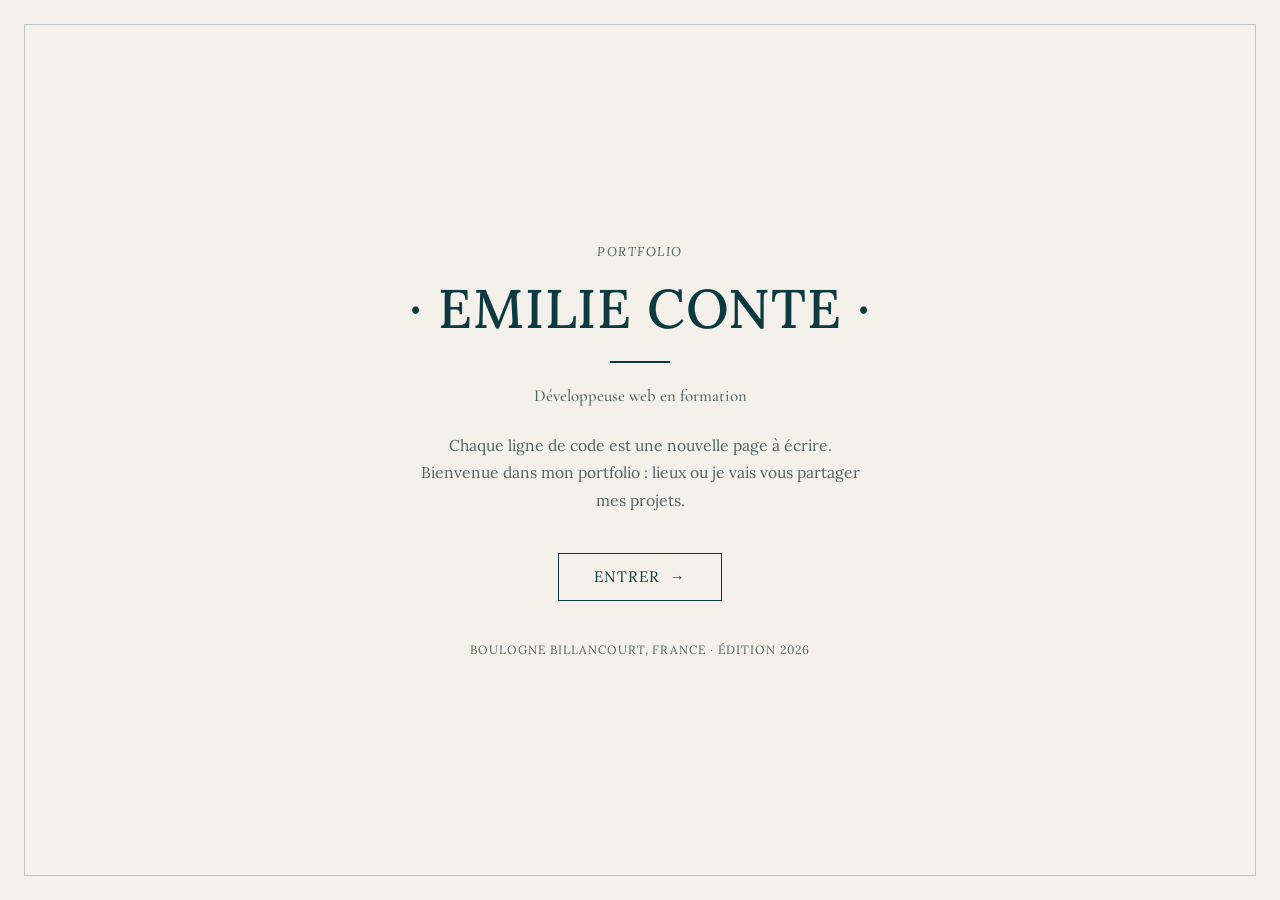
==== index.html @ 1092dd3e "5" ====
<!DOCTYPE html>
<html lang="fr">
<head>
<meta charset="UTF-8">
<meta name="viewport" content="width=device-width, initial-scale=1.0">
<title>Emilie Conte — Développeuse</title>
<link rel="preconnect" href="https://fonts.googleapis.com">
<link rel="preconnect" href="https://fonts.gstatic.com" crossorigin>
<link href="https://fonts.googleapis.com/css2?family=Cormorant+Garamond:ital,wght@0,400;0,500;0,600;0,700;1,400&family=Lora:ital,wght@0,400;0,500;1,400&display=swap" rel="stylesheet">
<link rel="stylesheet" href="style.css">
</head>
<body class="cover-body">

<div class="book-wrapper">

  <!-- PAGE DE COUVERTURE (visible au départ) -->
  <section class="page cover-page" id="coverPage">
    <div class="cover-content">
      <p class="kicker">Portfolio</p>
      <h1 class="masthead">· EMILIE CONTE ·</h1>
      <div class="rule"></div>
      <p class="subtitle">Développeuse web en formation</p>
      <p class="cover-text">
        Chaque ligne de code est une nouvelle page à écrire. <br>
        Bienvenue dans mon portfolio : lieux ou je vais vous partager mes projets.
      </p>
      <button class="enter-btn" id="enterBtn">
        Entrer <span class="arrow">→</span>
      </button>
      <p class="issue-footer">Boulogne Billancourt, France · Édition 2026</p>
    </div>
  </section>

  <!-- PAGE PORTFOLIO (glissée dessous, révélée par la rotation) -->
  <section class="page portfolio-page">
    <iframe src="portfolio.html" class="portfolio-frame" title="Portfolio"></iframe>
  </section>

</div>

<script>
  const enterBtn = document.getElementById('enterBtn');
  const wrapper = document.querySelector('.book-wrapper');
  const isDirectReturn = new URLSearchParams(window.location.search).has('return');

  const playReturnAnimation = () => {
    if (isDirectReturn) {
      wrapper.classList.add('is-returning');
      return;
    }

    if (sessionStorage.getItem('returningToCover') !== '1') {
      return;
    }

    sessionStorage.removeItem('returningToCover');
    wrapper.classList.add('is-open');
    void wrapper.offsetWidth;
    requestAnimationFrame(() => {
      wrapper.classList.remove('is-open');
    });
  };

  playReturnAnimation();
  window.addEventListener('pageshow', playReturnAnimation);

  enterBtn.addEventListener('click', () => {
    wrapper.classList.add('is-open');
    sessionStorage.setItem('returningToCover', '1');
    setTimeout(() => {
      window.location.href = 'portfolio.html';
    }, 950);
  });
</script>

</body>
</html>
---- style.css ----
/* ============================================
   PORTFOLIO — STYLE "JOURNAL ÉPURÉ"
   Palette : papier crème, encre anthracite, bleu nuit
   ============================================ */

:root {
  --paper: #f4f1ea;
  --paper-dark: #ece7db;
  --ink: #0d3a41;
  --ink-soft: #506467;
  --accent: #163f46;
  --rule: #bdc9c6;
  --serif: "Lora", Georgia, serif;
  --body-font: "Lora", Georgia, serif;
}

* {
  margin: 0;
  padding: 0;
  box-sizing: border-box;
}

html, body {
  height: 100%;
}

body {
  background: var(--paper);
  color: var(--ink);
  font-family: var(--body-font);
  -webkit-font-smoothing: antialiased;
}

/* ============================================
   PAGE DE COUVERTURE + EFFET LIVRE PLEIN ÉCRAN
   ============================================ */

.cover-body {
  height: 100vh;
  width: 100vw;
  overflow: hidden;
  background: var(--paper);
  margin: 0;
}

.book-wrapper {
  position: relative;
  width: 100vw;
  height: 100vh;
  perspective: 2400px;
}

.page {
  position: absolute;
  inset: 0;
  width: 100%;
  height: 100%;
  background: var(--paper);
}

.cover-page {
  z-index: 2;
  transform-origin: left center;
  transform-style: preserve-3d;
  transition: transform 0.95s cubic-bezier(0.65, 0, 0.35, 1);
  display: flex;
  align-items: center;
  justify-content: center;
  box-shadow: 4px 0 30px -10px rgba(43, 41, 37, 0.15);
}

.cover-page::after {
  content: "";
  position: absolute;
  inset: 1.5rem;
  border: 1px solid var(--rule);
  pointer-events: none;
}

.portfolio-page {
  z-index: 1;
  overflow: hidden;
}

.portfolio-frame {
  width: 100%;
  height: 100%;
  border: none;
  display: block;
}

.book-wrapper.is-open .cover-page {
  transform: rotateY(-150deg);
  box-shadow: 20px 0 50px -15px rgba(43, 41, 37, 0.4);
}

.book-wrapper.is-returning .cover-page {
  animation: return-cover 0.95s cubic-bezier(0.65, 0, 0.35, 1) forwards;
}

@keyframes return-cover {
  from {
    transform: rotateY(-150deg);
  }
  to {
    transform: rotateY(0);
  }
}

/* Contenu de la couverture */

.cover-content {
  text-align: center;
  padding: 3rem 3rem;
  width: 100%;
  max-width: 560px;
}

.kicker {
  font-family: var(--body-font);
  font-style: italic;
  font-size: 0.8rem;
  letter-spacing: 0.12em;
  text-transform: uppercase;
  color: var(--ink-soft);
  margin-bottom: 1.2rem;
}

.masthead {
  display: block;
  width: 100%;
  font-family: "Lora", Georgia, serif;
  font-weight: 500;
  font-size: clamp(2.2rem, 8vw, 3.4rem);
  letter-spacing: 0.015em;
  color: var(--ink);
  line-height: 1.1;
  text-align: center;
  white-space: nowrap;
}

.rule {
  width: 60px;
  height: 2px;
  background: var(--ink);
  margin: 1.4rem auto;
}

.subtitle {
  font-family: "Cormorant Garamond", Georgia, serif;
  font-style: normal;
  font-weight: 500;
  font-size: 1.05rem;
  color: var(--ink-soft);
  margin-bottom: 1.6rem;
}

.cover-text {
  font-size: 0.98rem;
  line-height: 1.75;
  color: var(--ink-soft);
  margin-bottom: 2.4rem;
}

.enter-btn {
  font-family: var(--body-font);
  font-size: 0.95rem;
  letter-spacing: 0.06em;
  text-transform: uppercase;
  background: transparent;
  border: 1px solid var(--ink);
  color: var(--ink);
  padding: 0.85rem 2.2rem;
  cursor: pointer;
  transition: background 0.3s ease, color 0.3s ease;
}

.enter-btn:hover {
  background: var(--ink);
  color: var(--paper);
}

.arrow {
  display: inline-block;
  margin-left: 0.3rem;
  transition: transform 0.3s ease;
}

.enter-btn:hover .arrow {
  transform: translateX(4px);
}

.issue-footer {
  font-family: var(--serif);
  margin-top: 2.6rem;
  font-size: 0.75rem;
  letter-spacing: 0.08em;
  text-transform: uppercase;
  color: var(--ink-soft);
}

/* ============================================
   PAGE PORTFOLIO
   ============================================ */

.journal-body {
  background: var(--paper);
  min-height: 100vh;
  padding: 3rem 1.5rem 4rem;
}

.journal-header {
  text-align: center;
  max-width: 900px;
  margin: 0 auto 2.5rem;
}

.portrait-placeholder {
  float: right;
  width: 160px;
  height: 214px;
  margin: 0 0 1rem 1.5rem;
  border: 1px dashed var(--rule);
  background: var(--paper-dark);
  overflow: hidden;
}

.portrait-placeholder img {
  display: block;
  width: 100%;
  height: 100%;
  object-fit: cover;
}

.masthead-small {
  font-family: var(--serif);
  font-weight: 700;
  font-size: clamp(1.8rem, 4vw, 2.4rem);
  color: var(--ink);
}

.journal-nav {
  margin-top: 1rem;
}

.journal-nav a {
  font-family: var(--body-font);
  font-style: italic;
  font-size: 0.85rem;
  color: var(--ink-soft);
  text-decoration: none;
  border-bottom: 1px solid transparent;
  transition: border-color 0.25s ease;
}

.journal-nav a:hover {
  border-color: var(--ink-soft);
}

.journal-grid {
  max-width: 1000px;
  margin: 0 auto;
  display: grid;
  grid-template-columns: 1.6fr 1fr;
  gap: 3.5rem;
  border-top: 3px solid var(--ink);
  padding-top: 2.5rem;
}

.column-main {
  border-right: 1px solid var(--rule);
  padding-right: 3rem;
}

.section-title {
  font-family: var(--serif);
  font-weight: 600;
  font-size: 1.15rem;
  text-transform: uppercase;
  letter-spacing: 0.04em;
  color: var(--ink);
  margin-bottom: 1rem;
  border-bottom: 1px solid var(--ink);
  padding-bottom: 0.5rem;
}

.section-title--spaced {
  margin-top: 2.5rem;
}

.drop-cap::first-letter {
  font-family: var(--serif);
  font-size: 3.2rem;
  font-weight: 700;
  float: left;
  line-height: 0.85;
  margin-right: 0.5rem;
  margin-top: 0.1rem;
  color: var(--accent);
}

.column-main p {
  font-size: 0.98rem;
  line-height: 1.85;
  color: var(--ink-soft);
  margin-bottom: 1.3rem;
  text-align: justify;
}

.skills-list {
  list-style: none;
}

.skills-list li {
  padding: 0.7rem 0;
  border-bottom: 1px dotted var(--rule);
  display: flex;
  flex-direction: column;
  gap: 0.15rem;
}

.skill-name {
  font-family: var(--serif);
  font-weight: 600;
  font-size: 0.95rem;
  color: var(--ink);
}

.skill-desc {
  font-size: 0.85rem;
  color: var(--ink-soft);
  font-style: italic;
}

/* Colonne latérale : projets */

.project-entry {
  margin-bottom: 1.2rem;
}

.project-title {
  font-family: var(--serif);
  font-weight: 600;
  font-size: 1.05rem;
  color: var(--ink);
  margin-bottom: 0.4rem;
}

.project-desc {
  font-size: 0.88rem;
  line-height: 1.6;
  color: var(--ink-soft);
  margin-bottom: 0.5rem;
}

.project-tags {
  font-size: 0.75rem;
  letter-spacing: 0.04em;
  text-transform: uppercase;
  color: var(--accent);
  margin-bottom: 0.4rem;
}

.project-link {
  font-size: 0.85rem;
  color: var(--ink);
  text-decoration: none;
  border-bottom: 1px solid var(--ink);
}

.project-link:hover {
  color: var(--accent);
  border-color: var(--accent);
}

.divider {
  height: 1px;
  background: var(--rule);
  margin: 1.4rem 0;
}

.contact-text {
  font-size: 0.9rem;
  line-height: 1.7;
  color: var(--ink-soft);
  margin-bottom: 0.8rem;
}

.contact-link {
  color: var(--ink);
  text-decoration: none;
  border-bottom: 1px solid var(--rule);
}

.contact-link:hover {
  border-color: var(--ink);
}

.journal-footer {
  text-align: center;
  margin-top: 3.5rem;
  font-size: 0.75rem;
  letter-spacing: 0.06em;
  text-transform: uppercase;
  color: var(--ink-soft);
}

/* ============================================
   RESPONSIVE
   ============================================ */

@media (max-width: 720px) {
  .portrait-placeholder {
    float: none;
    margin: 1.5rem auto 0;
  }
  .journal-grid {
    grid-template-columns: 1fr;
  }
  .column-main {
    border-right: none;
    padding-right: 0;
    border-bottom: 1px solid var(--rule);
    padding-bottom: 2rem;
    margin-bottom: 1rem;
  }
  .cover-content {
    padding: 2rem 1.5rem;
  }

  .cover-page::after {
    inset: 1rem;
  }
}
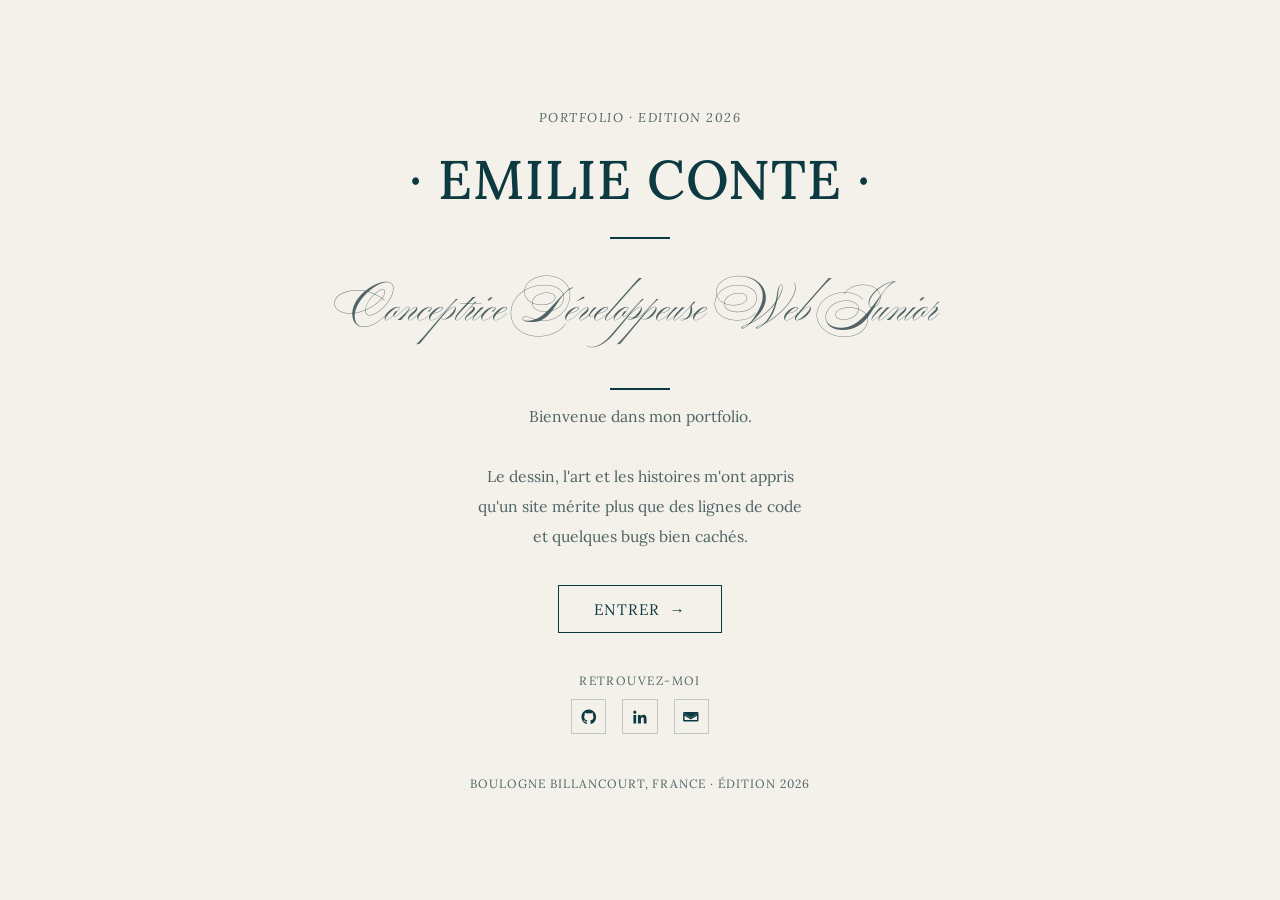
==== commit 6c0137dd: "portfolio" ====
--- a/index.html
+++ b/index.html
@@ -3,49 +3,67 @@
 <head>
 <meta charset="UTF-8">
 <meta name="viewport" content="width=device-width, initial-scale=1.0">
-<title>Emilie Conte — Développeuse</title>
+<title>Emilie Conte — Développeuse junior</title>
 <link rel="preconnect" href="https://fonts.googleapis.com">
 <link rel="preconnect" href="https://fonts.gstatic.com" crossorigin>
-<link href="https://fonts.googleapis.com/css2?family=Cormorant+Garamond:ital,wght@0,400;0,500;0,600;0,700;1,400&family=Lora:ital,wght@0,400;0,500;1,400&display=swap" rel="stylesheet">
+<link href="https://fonts.googleapis.com/css2?family=Ballet&family=Cormorant+Garamond:ital,wght@0,400;0,500;0,600;0,700;1,400&family=Lora:ital,wght@0,400;0,500;1,400&display=swap" rel="stylesheet">
 <link rel="stylesheet" href="style.css">
 </head>
-<body class="cover-body">
+<body class="corps-couverture">
 
-<div class="book-wrapper">
+<div class="livre">
 
   <!-- PAGE DE COUVERTURE (visible au départ) -->
-  <section class="page cover-page" id="coverPage">
-    <div class="cover-content">
-      <p class="kicker">Portfolio</p>
-      <h1 class="masthead">· EMILIE CONTE ·</h1>
-      <div class="rule"></div>
-      <p class="subtitle">Développeuse web en formation</p>
-      <p class="cover-text">
-        Chaque ligne de code est une nouvelle page à écrire. <br>
-        Bienvenue dans mon portfolio : lieux ou je vais vous partager mes projets.
+  <section class="page page-couverture" id="coverPage">
+    <div class="contenu-couverture">
+      <p class="surtitre">Portfolio · Edition 2026</p>
+      <h1 class="titre-principal">· EMILIE CONTE ·</h1>
+      <div class="trait"></div>
+      <p class="sous-titre sous-titre-couverture">Conceptrice Développeuse Web Junior</p>
+      <p class="texte-couverture">
+        <span class="trait trait-accroche" aria-hidden="true"></span>
+        Bienvenue dans mon portfolio.<br>
+		<br>
+        Le dessin, l'art et les histoires m'ont appris<br>
+        qu'un site mérite plus que des lignes de code<br>
+        et quelques bugs bien cachés.<br>
       </p>
-      <button class="enter-btn" id="enterBtn">
-        Entrer <span class="arrow">→</span>
+      <button class="bouton-entree" id="enterBtn">
+        Entrer <span class="fleche">→</span>
       </button>
-      <p class="issue-footer">Boulogne Billancourt, France · Édition 2026</p>
+      <div class="reseaux-couverture">
+        <p class="titre-reseaux">Retrouvez-moi</p>
+        <div class="liens-reseaux">
+          <a class="lien-reseau" href="https://github.com/Emiconte42" target="_blank" rel="noopener" aria-label="GitHub" title="GitHub">
+            <svg viewBox="0 0 24 24" aria-hidden="true"><path d="M12 2C6.48 2 2 6.58 2 12.24c0 4.52 2.87 8.35 6.84 9.71.5.1.68-.22.68-.49v-1.7c-2.78.62-3.37-1.22-3.37-1.22-.46-1.19-1.11-1.5-1.11-1.5-.91-.64.07-.63.07-.63 1 .07 1.53 1.06 1.53 1.06.9 1.58 2.35 1.12 2.92.86.09-.67.35-1.12.64-1.38-2.22-.26-4.56-1.14-4.56-5.07 0-1.12.39-2.04 1.03-2.76-.1-.26-.45-1.31.1-2.72 0 0 .84-.28 2.75 1.05A9.2 9.2 0 0 1 12 7.13c.85 0 1.7.12 2.5.36 1.91-1.33 2.75-1.05 2.75-1.05.55 1.41.2 2.46.1 2.72.64.72 1.03 1.64 1.03 2.76 0 3.94-2.35 4.81-4.58 5.06.36.32.68.94.68 1.9v2.58c0 .27.18.59.69.49A10.25 10.25 0 0 0 22 12.24C22 6.58 17.52 2 12 2Z"/></svg>
+          </a>
+          <a class="lien-reseau" href="https://www.linkedin.com/in/emilieconte/" target="_blank" rel="noopener" aria-label="LinkedIn" title="LinkedIn">
+            <svg viewBox="0 0 24 24" aria-hidden="true"><path d="M5.2 3.5a2.2 2.2 0 1 1 0 4.4 2.2 2.2 0 0 1 0-4.4ZM3.3 9.6h3.8V21H3.3V9.6Zm6.2 0h3.6v1.56h.05c.5-.95 1.73-1.95 3.56-1.95 3.8 0 4.5 2.5 4.5 5.75V21h-3.8v-5.36c0-1.28-.02-2.92-1.78-2.92-1.78 0-2.05 1.39-2.05 2.83V21H9.5V9.6Z"/></svg>
+          </a>
+          <a class="lien-reseau" href="mailto:emilieconte.pro@gmail.com" aria-label="Envoyer un e-mail" title="E-mail">
+            <svg viewBox="0 0 24 24" aria-hidden="true"><path d="M3 5.5h18A1.5 1.5 0 0 1 22.5 7v10A1.5 1.5 0 0 1 21 18.5H3A1.5 1.5 0 0 1 1.5 17V7A1.5 1.5 0 0 1 3 5.5Zm0 2.1v.28l9 5.62 9-5.62V7.6l-9 5.62-9-5.62ZM3.5 16.5h17v-6.07l-8.07 5.04a.8.8 0 0 1-.86 0L3.5 10.43v6.07Z"/></svg>
+          </a>
+        </div>
+      </div>
+      <p class="pied-couverture">Boulogne Billancourt, France · Édition 2026</p>
     </div>
   </section>
 
   <!-- PAGE PORTFOLIO (glissée dessous, révélée par la rotation) -->
-  <section class="page portfolio-page">
-    <iframe src="portfolio.html" class="portfolio-frame" title="Portfolio"></iframe>
+  <section class="page page-portfolio">
+    <iframe src="portfolio.html" class="cadre-portfolio" title="Portfolio"></iframe>
   </section>
 
 </div>
 
 <script>
   const enterBtn = document.getElementById('enterBtn');
-  const wrapper = document.querySelector('.book-wrapper');
+  const wrapper = document.querySelector('.livre');
   const isDirectReturn = new URLSearchParams(window.location.search).has('return');
 
   const playReturnAnimation = () => {
     if (isDirectReturn) {
-      wrapper.classList.add('is-returning');
+      wrapper.classList.add('est-retour');
       return;
     }
 
@@ -54,10 +72,10 @@
     }
 
     sessionStorage.removeItem('returningToCover');
-    wrapper.classList.add('is-open');
+    wrapper.classList.add('est-ouvert');
     void wrapper.offsetWidth;
     requestAnimationFrame(() => {
-      wrapper.classList.remove('is-open');
+      wrapper.classList.remove('est-ouvert');
     });
   };
 
@@ -65,7 +83,8 @@
   window.addEventListener('pageshow', playReturnAnimation);
 
   enterBtn.addEventListener('click', () => {
-    wrapper.classList.add('is-open');
+    wrapper.classList.remove('est-retour');
+    wrapper.classList.add('est-ouvert');
     sessionStorage.setItem('returningToCover', '1');
     setTimeout(() => {
       window.location.href = 'portfolio.html';
@@ -74,4 +93,4 @@
 </script>
 
 </body>
-</html>
+</html>
--- a/style.css
+++ b/style.css
@@ -14,6 +14,7 @@
   --body-font: "Lora", Georgia, serif;
 }
 
+/* Réinitialisation et réglages communs */
 * {
   margin: 0;
   padding: 0;
@@ -24,6 +25,7 @@
   height: 100%;
 }
 
+/* Apparence générale des pages */
 body {
   background: var(--paper);
   color: var(--ink);
@@ -35,7 +37,7 @@
    PAGE DE COUVERTURE + EFFET LIVRE PLEIN ÉCRAN
    ============================================ */
 
-.cover-body {
+.corps-couverture {
   height: 100vh;
   width: 100vw;
   overflow: hidden;
@@ -43,13 +45,15 @@
   margin: 0;
 }
 
-.book-wrapper {
+/* Conteneur de l'animation d'ouverture */
+.livre {
   position: relative;
   width: 100vw;
   height: 100vh;
   perspective: 2400px;
 }
 
+/* Une page occupe toute la fenêtre */
 .page {
   position: absolute;
   inset: 0;
@@ -58,10 +62,12 @@
   background: var(--paper);
 }
 
-.cover-page {
+/* Mise en place de la couverture */
+.page-couverture {
   z-index: 2;
   transform-origin: left center;
   transform-style: preserve-3d;
+  backface-visibility: hidden;
   transition: transform 0.95s cubic-bezier(0.65, 0, 0.35, 1);
   display: flex;
   align-items: center;
@@ -69,32 +75,27 @@
   box-shadow: 4px 0 30px -10px rgba(43, 41, 37, 0.15);
 }
 
-.cover-page::after {
-  content: "";
-  position: absolute;
-  inset: 1.5rem;
-  border: 1px solid var(--rule);
-  pointer-events: none;
-}
-
-.portfolio-page {
+/* Page portfolio affichée sous la couverture */
+.page-portfolio {
   z-index: 1;
   overflow: hidden;
 }
 
-.portfolio-frame {
+/* Cadre technique de la page portfolio */
+.cadre-portfolio {
   width: 100%;
   height: 100%;
   border: none;
   display: block;
 }
 
-.book-wrapper.is-open .cover-page {
+/* Animation d'ouverture et de retour */
+.livre.est-ouvert .page-couverture {
   transform: rotateY(-150deg);
   box-shadow: 20px 0 50px -15px rgba(43, 41, 37, 0.4);
 }
 
-.book-wrapper.is-returning .cover-page {
+.livre.est-retour .page-couverture {
   animation: return-cover 0.95s cubic-bezier(0.65, 0, 0.35, 1) forwards;
 }
 
@@ -107,26 +108,36 @@
   }
 }
 
-/* Contenu de la couverture */
-
-.cover-content {
+/* Contenu et typographie de la couverture */
+
+.contenu-couverture {
   text-align: center;
   padding: 3rem 3rem;
   width: 100%;
-  max-width: 560px;
-}
-
-.kicker {
+  max-width: 7000px;
+}
+
+.surtitre {
   font-family: var(--body-font);
   font-style: italic;
   font-size: 0.8rem;
   letter-spacing: 0.12em;
   text-transform: uppercase;
   color: var(--ink-soft);
-  margin-bottom: 1.2rem;
-}
-
-.masthead {
+  margin-bottom: 1.5rem;
+}
+
+/* Surtitre calligraphique du portfolio */
+.surtitre-portfolio {
+  font-family: "Ballet", cursive;
+  font-size: 1.7rem;
+  font-style: normal;
+  letter-spacing: 0;
+  text-transform: none;
+}
+
+/* Nom affiché en titre principal */
+.titre-principal {
   display: block;
   width: 100%;
   font-family: "Lora", Georgia, serif;
@@ -139,30 +150,45 @@
   white-space: nowrap;
 }
 
-.rule {
+/* Petit trait décoratif */
+.trait {
   width: 60px;
   height: 2px;
   background: var(--ink);
-  margin: 1.4rem auto;
-}
-
-.subtitle {
+  margin: 1.7rem auto;
+}
+
+.trait-accroche {
+  display: block;
+  margin: 0.8rem auto;
+}
+
+.sous-titre {
   font-family: "Cormorant Garamond", Georgia, serif;
   font-style: normal;
   font-weight: 500;
   font-size: 1.05rem;
   color: var(--ink-soft);
-  margin-bottom: 1.6rem;
-}
-
-.cover-text {
+  margin-bottom: 1.9rem;
+}
+
+/* Sous-titre calligraphique de la couverture */
+.sous-titre-couverture {
+  font-family: "Ballet", cursive;
+  font-size: clamp(1.8rem, 5vw, 3rem);
+  font-weight: 400;
+  letter-spacing: 0;
+}
+
+.texte-couverture {
   font-size: 0.98rem;
-  line-height: 1.75;
-  color: var(--ink-soft);
-  margin-bottom: 2.4rem;
-}
-
-.enter-btn {
+  line-height: 1.9;
+  color: var(--ink-soft);
+  margin-bottom: 1.8rem;
+}
+
+.bouton-entree {
+  display: inline-block;
   font-family: var(--body-font);
   font-size: 0.95rem;
   letter-spacing: 0.06em;
@@ -172,25 +198,69 @@
   color: var(--ink);
   padding: 0.85rem 2.2rem;
   cursor: pointer;
+  margin-top: 0.3rem;
   transition: background 0.3s ease, color 0.3s ease;
 }
 
-.enter-btn:hover {
+/* État au survol du bouton */
+.bouton-entree:hover {
   background: var(--ink);
   color: var(--paper);
 }
 
-.arrow {
+.fleche {
   display: inline-block;
   margin-left: 0.3rem;
   transition: transform 0.3s ease;
 }
 
-.enter-btn:hover .arrow {
+.bouton-entree:hover .fleche {
   transform: translateX(4px);
 }
 
-.issue-footer {
+/* Liens sociaux de la couverture */
+.reseaux-couverture {
+  margin-top: 2.5rem;
+}
+
+.titre-reseaux {
+  margin-bottom: 0.7rem;
+  color: var(--ink-soft);
+  font-size: 0.75rem;
+  letter-spacing: 0.12em;
+  text-transform: uppercase;
+}
+
+.liens-reseaux {
+  display: flex;
+  justify-content: center;
+  gap: 1rem;
+}
+
+.lien-reseau {
+  display: grid;
+  width: 2.2rem;
+  height: 2.2rem;
+  place-items: center;
+  color: var(--ink);
+  border: 1px solid var(--rule);
+  transition: background 0.25s ease, color 0.25s ease, transform 0.25s ease;
+}
+
+.lien-reseau:hover,
+.lien-reseau:focus-visible {
+  background: var(--ink);
+  color: var(--paper);
+  transform: translateY(-3px);
+}
+
+.lien-reseau svg {
+  width: 1.1rem;
+  height: 1.1rem;
+  fill: currentColor;
+}
+
+.pied-couverture {
   font-family: var(--serif);
   margin-top: 2.6rem;
   font-size: 0.75rem;
@@ -200,50 +270,39 @@
 }
 
 /* ============================================
-   PAGE PORTFOLIO
-   ============================================ */
-
-.journal-body {
+  PAGE PORTFOLIO
+  ============================================ */
+
+/* Fond, hauteur et marges de la page */
+.corps-portfolio {
+  position: relative;
   background: var(--paper);
+  height: auto;
   min-height: 100vh;
-  padding: 3rem 1.5rem 4rem;
-}
-
-.journal-header {
+  padding: 3rem 3rem 2rem;
+}
+
+/* En-tête et navigation */
+.en-tete-portfolio {
+  position: relative;
+  z-index: 1;
   text-align: center;
   max-width: 900px;
   margin: 0 auto 2.5rem;
 }
 
-.portrait-placeholder {
-  float: right;
-  width: 160px;
-  height: 214px;
-  margin: 0 0 1rem 1.5rem;
-  border: 1px dashed var(--rule);
-  background: var(--paper-dark);
-  overflow: hidden;
-}
-
-.portrait-placeholder img {
-  display: block;
-  width: 100%;
-  height: 100%;
-  object-fit: cover;
-}
-
-.masthead-small {
+.petit-titre {
   font-family: var(--serif);
   font-weight: 700;
   font-size: clamp(1.8rem, 4vw, 2.4rem);
   color: var(--ink);
 }
 
-.journal-nav {
+.navigation-portfolio {
   margin-top: 1rem;
 }
 
-.journal-nav a {
+.navigation-portfolio a {
   font-family: var(--body-font);
   font-style: italic;
   font-size: 0.85rem;
@@ -253,12 +312,13 @@
   transition: border-color 0.25s ease;
 }
 
-.journal-nav a:hover {
+.navigation-portfolio a:hover {
   border-color: var(--ink-soft);
 }
 
-.journal-grid {
-  max-width: 1000px;
+/* Organisation des deux colonnes */
+.grille-portfolio {
+  max-width: 800px;
   margin: 0 auto;
   display: grid;
   grid-template-columns: 1.6fr 1fr;
@@ -267,12 +327,14 @@
   padding-top: 2.5rem;
 }
 
-.column-main {
+/* Séparateur de la colonne principale */
+.colonne-principale {
   border-right: 1px solid var(--rule);
   padding-right: 3rem;
 }
 
-.section-title {
+/* Titres des rubriques */
+.titre-section {
   font-family: var(--serif);
   font-weight: 600;
   font-size: 1.15rem;
@@ -284,11 +346,11 @@
   padding-bottom: 0.5rem;
 }
 
-.section-title--spaced {
+.titre-section--espaced {
   margin-top: 2.5rem;
 }
 
-.drop-cap::first-letter {
+.lettrine::first-letter {
   font-family: var(--serif);
   font-size: 3.2rem;
   font-weight: 700;
@@ -299,7 +361,7 @@
   color: var(--accent);
 }
 
-.column-main p {
+.colonne-principale p {
   font-size: 0.98rem;
   line-height: 1.85;
   color: var(--ink-soft);
@@ -307,11 +369,12 @@
   text-align: justify;
 }
 
-.skills-list {
+/* Liste des compétences */
+.liste-competences {
   list-style: none;
 }
 
-.skills-list li {
+.liste-competences li {
   padding: 0.7rem 0;
   border-bottom: 1px dotted var(--rule);
   display: flex;
@@ -319,14 +382,14 @@
   gap: 0.15rem;
 }
 
-.skill-name {
+.nom-competence {
   font-family: var(--serif);
   font-weight: 600;
   font-size: 0.95rem;
   color: var(--ink);
 }
 
-.skill-desc {
+.description-competence {
   font-size: 0.85rem;
   color: var(--ink-soft);
   font-style: italic;
@@ -334,11 +397,11 @@
 
 /* Colonne latérale : projets */
 
-.project-entry {
+.projet {
   margin-bottom: 1.2rem;
 }
 
-.project-title {
+.titre-projet {
   font-family: var(--serif);
   font-weight: 600;
   font-size: 1.05rem;
@@ -346,14 +409,14 @@
   margin-bottom: 0.4rem;
 }
 
-.project-desc {
+.description-projet {
   font-size: 0.88rem;
   line-height: 1.6;
   color: var(--ink-soft);
   margin-bottom: 0.5rem;
 }
 
-.project-tags {
+.technologies-projet {
   font-size: 0.75rem;
   letter-spacing: 0.04em;
   text-transform: uppercase;
@@ -361,42 +424,45 @@
   margin-bottom: 0.4rem;
 }
 
-.project-link {
+.lien-projet {
   font-size: 0.85rem;
   color: var(--ink);
   text-decoration: none;
   border-bottom: 1px solid var(--ink);
 }
 
-.project-link:hover {
+.lien-projet:hover {
   color: var(--accent);
   border-color: var(--accent);
 }
 
-.divider {
+/* Séparateurs entre les projets */
+.separateur {
   height: 1px;
   background: var(--rule);
   margin: 1.4rem 0;
 }
 
-.contact-text {
+/* Coordonnées et liens de contact */
+.texte-contact {
   font-size: 0.9rem;
   line-height: 1.7;
   color: var(--ink-soft);
   margin-bottom: 0.8rem;
 }
 
-.contact-link {
+.lien-contact {
   color: var(--ink);
   text-decoration: none;
   border-bottom: 1px solid var(--rule);
 }
 
-.contact-link:hover {
+.lien-contact:hover {
   border-color: var(--ink);
 }
 
-.journal-footer {
+/* Texte placé sous le contenu */
+.pied-portfolio {
   text-align: center;
   margin-top: 3.5rem;
   font-size: 0.75rem;
@@ -410,25 +476,18 @@
    ============================================ */
 
 @media (max-width: 720px) {
-  .portrait-placeholder {
-    float: none;
-    margin: 1.5rem auto 0;
-  }
-  .journal-grid {
+  .grille-portfolio {
     grid-template-columns: 1fr;
   }
-  .column-main {
+  .colonne-principale {
     border-right: none;
     padding-right: 0;
     border-bottom: 1px solid var(--rule);
     padding-bottom: 2rem;
     margin-bottom: 1rem;
   }
-  .cover-content {
+  .contenu-couverture {
     padding: 2rem 1.5rem;
   }
 
-  .cover-page::after {
-    inset: 1rem;
-  }
-}
+}
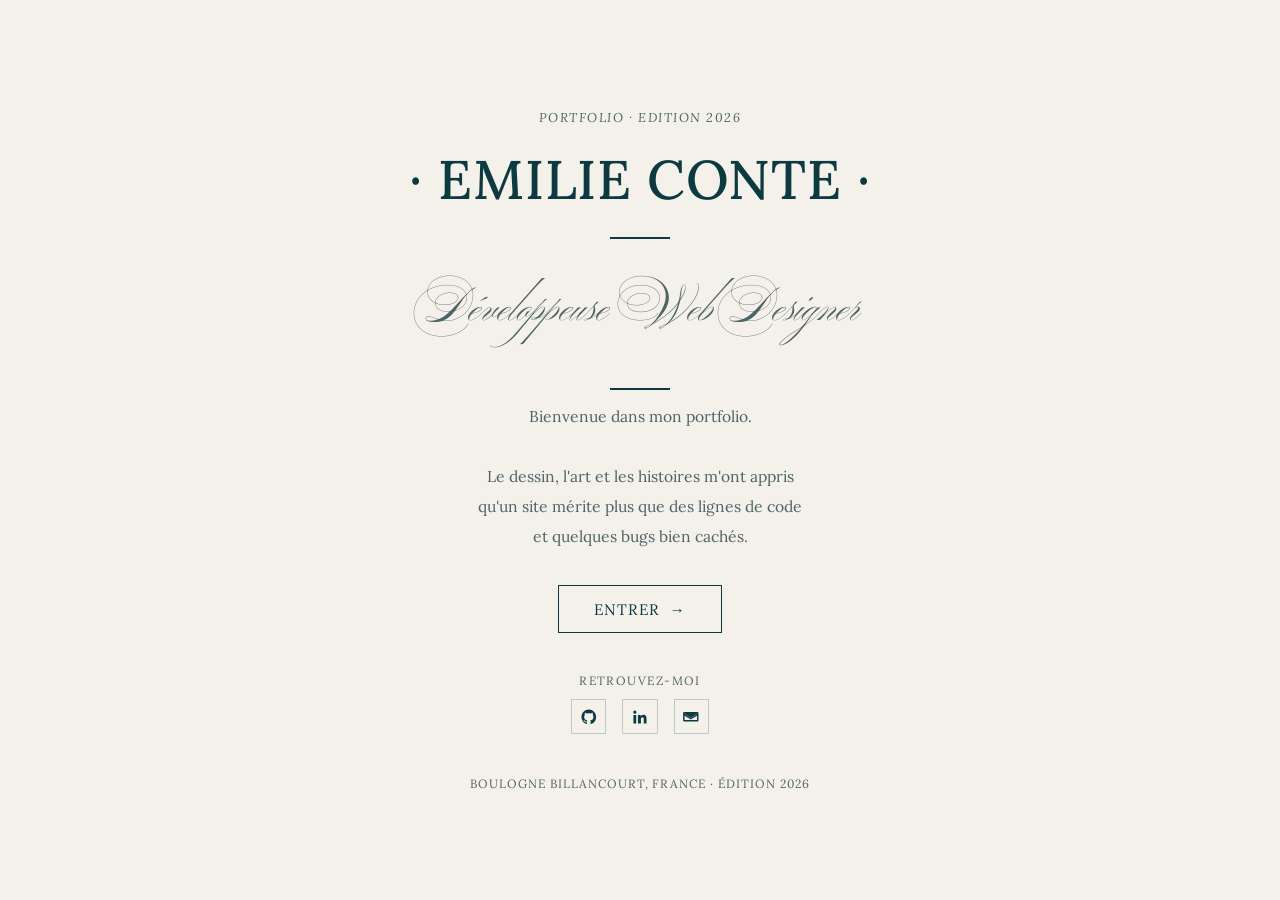
==== commit e23b2af1: "portfolio" ====
--- a/index.html
+++ b/index.html
@@ -19,7 +19,7 @@
       <p class="surtitre">Portfolio · Edition 2026</p>
       <h1 class="titre-principal">· EMILIE CONTE ·</h1>
       <div class="trait"></div>
-      <p class="sous-titre sous-titre-couverture">Conceptrice Développeuse Web Junior</p>
+      <p class="sous-titre sous-titre-couverture">Développeuse Web Designer</p>
       <p class="texte-couverture">
         <span class="trait trait-accroche" aria-hidden="true"></span>
         Bienvenue dans mon portfolio.<br>
--- a/style.css
+++ b/style.css
@@ -275,11 +275,14 @@
 
 /* Fond, hauteur et marges de la page */
 .corps-portfolio {
+  --largeur-panneau: min(58vw, 760px);
+  --largeur-gauche-ouverte: min(800px, calc(100vw - var(--largeur-panneau) - 6rem));
   position: relative;
   background: var(--paper);
   height: auto;
   min-height: 100vh;
   padding: 3rem 3rem 2rem;
+  overflow-x: hidden;
 }
 
 /* En-tête et navigation */
@@ -289,6 +292,7 @@
   text-align: center;
   max-width: 900px;
   margin: 0 auto 2.5rem;
+  transition: transform 0.7s cubic-bezier(0.65, 0, 0.35, 1);
 }
 
 .petit-titre {
@@ -318,13 +322,14 @@
 
 /* Organisation des deux colonnes */
 .grille-portfolio {
-  max-width: 800px;
+  max-width: 900px;
   margin: 0 auto;
   display: grid;
   grid-template-columns: 1.6fr 1fr;
   gap: 3.5rem;
   border-top: 3px solid var(--ink);
   padding-top: 2.5rem;
+  transition: transform 0.7s cubic-bezier(0.65, 0, 0.35, 1);
 }
 
 /* Séparateur de la colonne principale */
@@ -398,7 +403,28 @@
 /* Colonne latérale : projets */
 
 .projet {
+  position: relative;
   margin-bottom: 1.2rem;
+}
+
+/* Tampon indiquant un projet non terminé */
+.tampon-projet {
+  position: absolute;
+  z-index: 1;
+  top: 50%;
+  left: 50%;
+  padding: 0.25rem 0.7rem;
+  border: 2px solid #9b3b36;
+  color: #9b3b36;
+  font-family: var(--body-font);
+  font-size: 0.8rem;
+  font-weight: 700;
+  letter-spacing: 0.12em;
+  text-transform: uppercase;
+  transform: translate(-50%, -50%) rotate(-12deg);
+  opacity: 0.78;
+  pointer-events: none;
+  white-space: nowrap;
 }
 
 .titre-projet {
@@ -424,6 +450,13 @@
   margin-bottom: 0.4rem;
 }
 
+.statut-projet {
+  margin-bottom: 0.4rem;
+  color: var(--ink-soft);
+  font-size: 0.72rem;
+  font-style: italic;
+}
+
 .lien-projet {
   font-size: 0.85rem;
   color: var(--ink);
@@ -434,6 +467,81 @@
 .lien-projet:hover {
   color: var(--accent);
   border-color: var(--accent);
+}
+
+/* Panneau de détail affiché à droite */
+.panneau-projet {
+  position: fixed;
+  z-index: 3;
+  top: 0;
+  right: 0;
+  width: var(--largeur-panneau);
+  min-height: 100vh;
+  padding: 3rem clamp(1.5rem, 5vw, 4rem);
+  background: var(--paper);
+  border-left: 1px solid var(--rule);
+  box-shadow: -12px 0 30px -25px rgba(43, 41, 37, 0.5);
+  transform: translateX(100%);
+  transition: transform 0.7s cubic-bezier(0.65, 0, 0.35, 1);
+}
+
+.projet-ouvert .en-tete-portfolio,
+.projet-ouvert .grille-portfolio {
+  width: var(--largeur-gauche-ouverte);
+  max-width: none;
+  margin-left: calc((100vw - var(--largeur-panneau) - 6rem - var(--largeur-gauche-ouverte)) / 2);
+  margin-right: 0;
+  transform: none;
+}
+
+.projet-ouvert .grille-portfolio {
+  grid-template-columns: 1.2fr 1fr;
+  gap: 1.5rem;
+}
+
+.projet-ouvert .pied-portfolio {
+  width: var(--largeur-gauche-ouverte);
+  margin-left: calc((100vw - var(--largeur-panneau) - 6rem - var(--largeur-gauche-ouverte)) / 2);
+  margin-right: 0;
+  transform: none;
+}
+
+.projet-ouvert .panneau-projet {
+  transform: translateX(0);
+}
+
+.fermer-projet {
+  margin-bottom: 4rem;
+  padding: 0;
+  border: 0;
+  background: transparent;
+  color: var(--ink-soft);
+  font: italic 0.85rem var(--body-font);
+  cursor: pointer;
+}
+
+.fermer-projet:hover {
+  color: var(--ink);
+}
+
+.titre-projet-detail {
+  margin-bottom: 0.6rem;
+  font: 600 1.8rem var(--serif);
+  color: var(--ink);
+}
+
+.statut-projet-detail,
+.technologies-projet-detail {
+  color: var(--accent);
+  font-size: 0.78rem;
+  letter-spacing: 0.05em;
+  text-transform: uppercase;
+}
+
+.description-projet-detail {
+  color: var(--ink-soft);
+  font-size: 1rem;
+  line-height: 1.8;
 }
 
 /* Séparateurs entre les projets */
@@ -490,4 +598,17 @@
     padding: 2rem 1.5rem;
   }
 
-}
+  .panneau-projet {
+    width: 100%;
+  }
+
+  .projet-ouvert .en-tete-portfolio,
+  .projet-ouvert .grille-portfolio {
+    width: 100%;
+    max-width: none;
+    margin-left: 0;
+    margin-right: 0;
+    transform: translateX(-100%);
+  }
+
+}
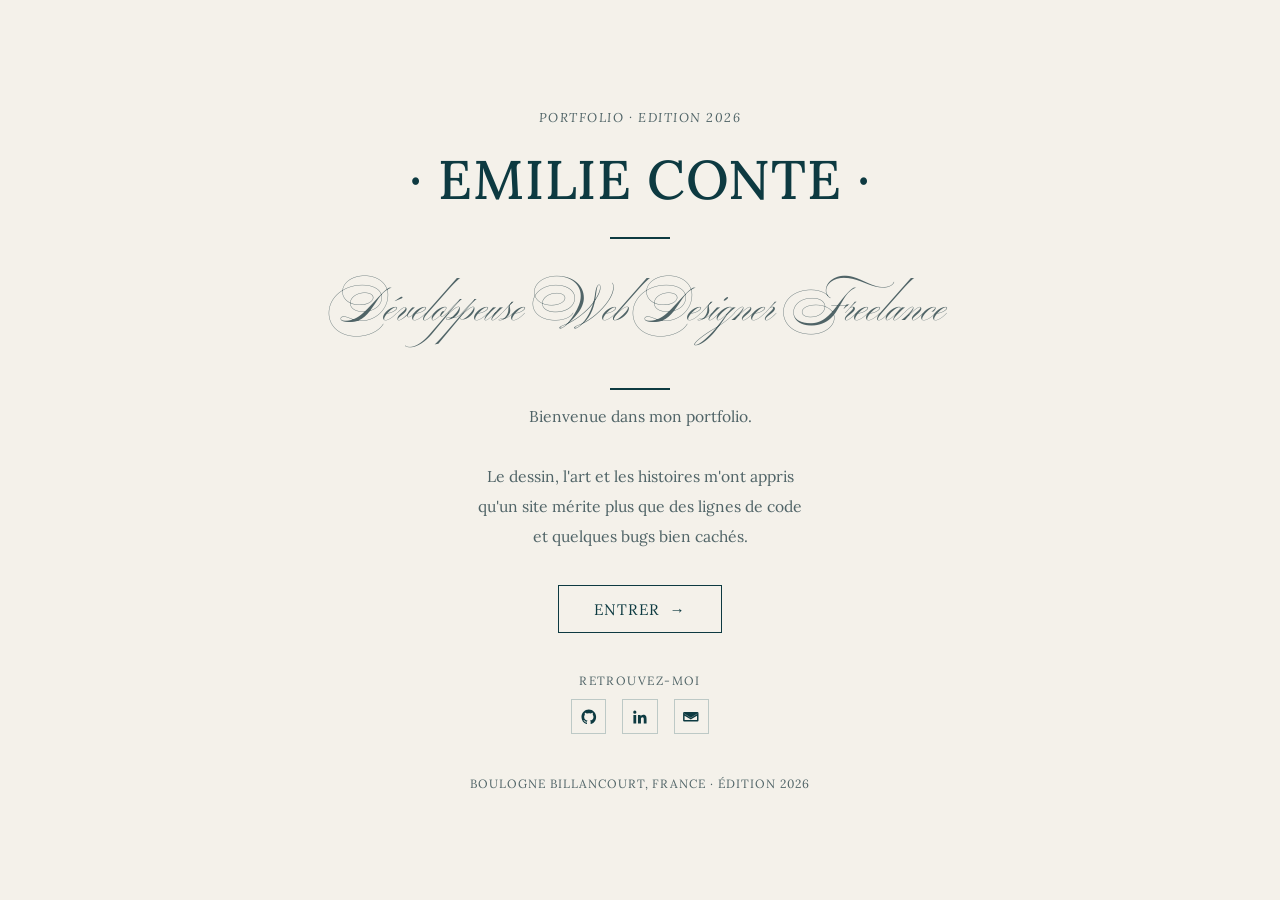
==== commit f5106172: "portfolio" ====
--- a/index.html
+++ b/index.html
@@ -19,7 +19,7 @@
       <p class="surtitre">Portfolio · Edition 2026</p>
       <h1 class="titre-principal">· EMILIE CONTE ·</h1>
       <div class="trait"></div>
-      <p class="sous-titre sous-titre-couverture">Développeuse Web Designer</p>
+      <p class="sous-titre sous-titre-couverture">Développeuse Web Designer Freelance</p>
       <p class="texte-couverture">
         <span class="trait trait-accroche" aria-hidden="true"></span>
         Bienvenue dans mon portfolio.<br>
